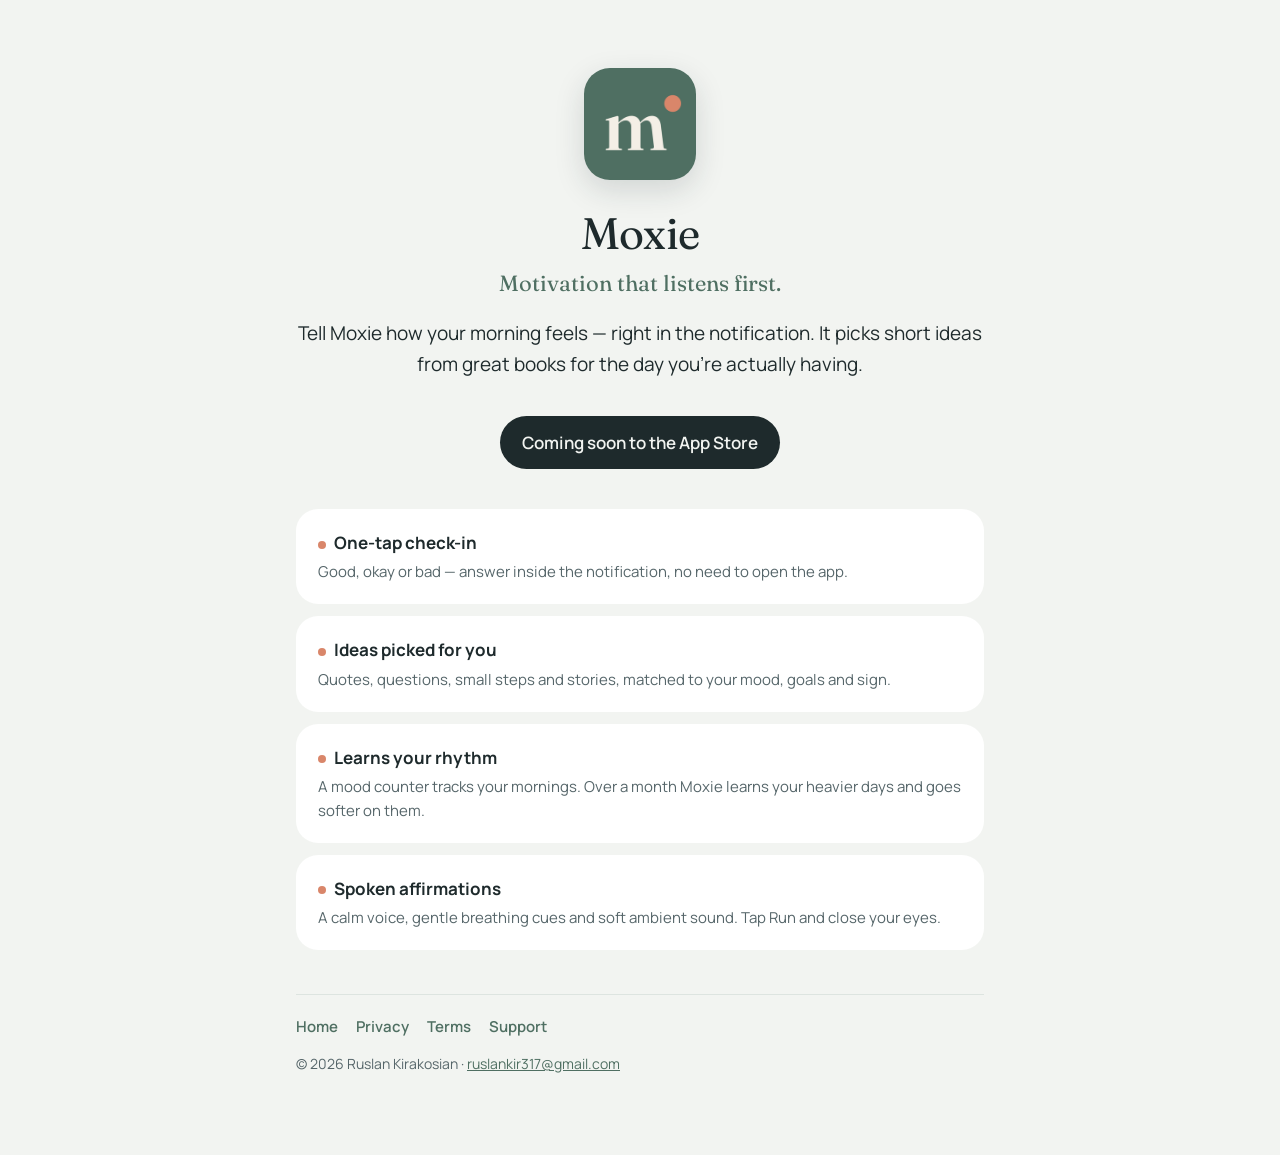
==== index.html @ 621e5d58 "Moxie website: home, privacy, terms, support" ====
<!doctype html><html lang="en"><head><meta charset="utf-8"><meta name="viewport" content="width=device-width,initial-scale=1"><link rel="icon" href="favicon.png"><link rel="apple-touch-icon" href="apple-touch-icon.png"><link rel="preconnect" href="https://fonts.googleapis.com"><link rel="preconnect" href="https://fonts.gstatic.com" crossorigin><link href="https://fonts.googleapis.com/css2?family=Fraunces:opsz,wght@9..144,400;9..144,600&family=Manrope:wght@400;600;700&display=swap" rel="stylesheet"><link rel="stylesheet" href="style.css"><title>Moxie — Mood &amp; Motivation</title><meta name="description" content="Motivation that listens first. A one-tap morning mood check-in, then ideas from great books matched to how you feel."></head><body><main>
<section class="hero">
<img src="icon.png" alt="Moxie app icon">
<h1>Moxie</h1>
<p class="tagline">Motivation that listens first.</p>
<p class="lead">Tell Moxie how your morning feels — right in the notification. It picks short ideas from great books for the day you're actually having.</p>
<span class="badge">Coming soon to the App Store</span>
</section>
<section class="features">
<div class="card"><h3><span class="dot"></span>One-tap check-in</h3><p>Good, okay or bad — answer inside the notification, no need to open the app.</p></div>
<div class="card"><h3><span class="dot"></span>Ideas picked for you</h3><p>Quotes, questions, small steps and stories, matched to your mood, goals and sign.</p></div>
<div class="card"><h3><span class="dot"></span>Learns your rhythm</h3><p>A mood counter tracks your mornings. Over a month Moxie learns your heavier days and goes softer on them.</p></div>
<div class="card"><h3><span class="dot"></span>Spoken affirmations</h3><p>A calm voice, gentle breathing cues and soft ambient sound. Tap Run and close your eyes.</p></div>
</section>
<nav class="links"><a href="./">Home</a><a href="privacy.html">Privacy</a><a href="terms.html">Terms</a><a href="support.html">Support</a></nav><footer>© 2026 Ruslan Kirakosian · <a href="mailto:ruslankir317@gmail.com">ruslankir317@gmail.com</a></footer>
</main></body></html>
---- style.css ----
:root{color-scheme:light dark;--bg:#F2F4F1;--surface:#FFFFFF;--ink:#1E2A2C;--muted:#56666A;--sage:#4F6F62;--sage-soft:#E3EAE5;--dawn:#D9866A;--line:#DDE4E0}
@media (prefers-color-scheme:dark){:root:not([data-theme="light"]){--bg:#1B2529;--surface:#24323A;--ink:#F4EFE6;--muted:#AEBBB4;--sage:#8DB3A2;--sage-soft:#2C3B42;--dawn:#E39B80;--line:#33434B}}
*{box-sizing:border-box}
html{-webkit-text-size-adjust:100%}
body{margin:0;background:var(--bg);color:var(--ink);font:17px/1.6 "Manrope",system-ui,-apple-system,"Segoe UI",sans-serif}
a{color:var(--sage)}
main{max-width:720px;margin:0 auto;padding:40px 16px 80px}
.top{display:flex;align-items:center;gap:12px;text-decoration:none;color:var(--ink);margin-bottom:36px}
.top img{width:40px;height:40px;border-radius:10px}
.top span{font:600 22px/1 "Fraunces",Georgia,serif}
h1{font:400 clamp(32px,7vw,44px)/1.12 "Fraunces",Georgia,serif;letter-spacing:-.015em;margin:0 0 10px}
h2{font:600 20px/1.3 "Fraunces",Georgia,serif;margin:34px 0 8px}
p,li{color:var(--muted)}
p.lead{color:var(--ink);font-size:19px}
.updated{font-size:14px;color:var(--muted);margin:0 0 28px}
.card{background:var(--surface);border-radius:22px;padding:20px 22px;margin:14px 0}
nav.links{display:flex;flex-wrap:wrap;gap:18px;margin-top:44px;padding-top:20px;border-top:1px solid var(--line);font-size:15px}
nav.links a{text-decoration:none;font-weight:600}
footer{margin-top:14px;font-size:14px;color:var(--muted)}
.hero{text-align:center;padding-top:28px}
.hero img{width:112px;height:112px;border-radius:26px;box-shadow:0 10px 30px rgba(30,42,44,.15)}
.hero h1{margin-top:22px}
.tagline{font:400 22px/1.4 "Fraunces",Georgia,serif;color:var(--sage);margin:0 0 18px}
.badge{display:inline-block;margin-top:18px;padding:13px 22px;border-radius:28px;background:var(--ink);color:var(--bg);font-weight:600;text-decoration:none}
.features{display:grid;gap:12px;margin-top:40px;text-align:left}
.features h3{margin:0 0 4px;font-size:17px;color:var(--ink)}
.features p{margin:0;font-size:15px}
.dot{display:inline-block;width:8px;height:8px;border-radius:4px;background:var(--dawn);margin-right:8px;vertical-align:middle}
.features .card{margin:0}
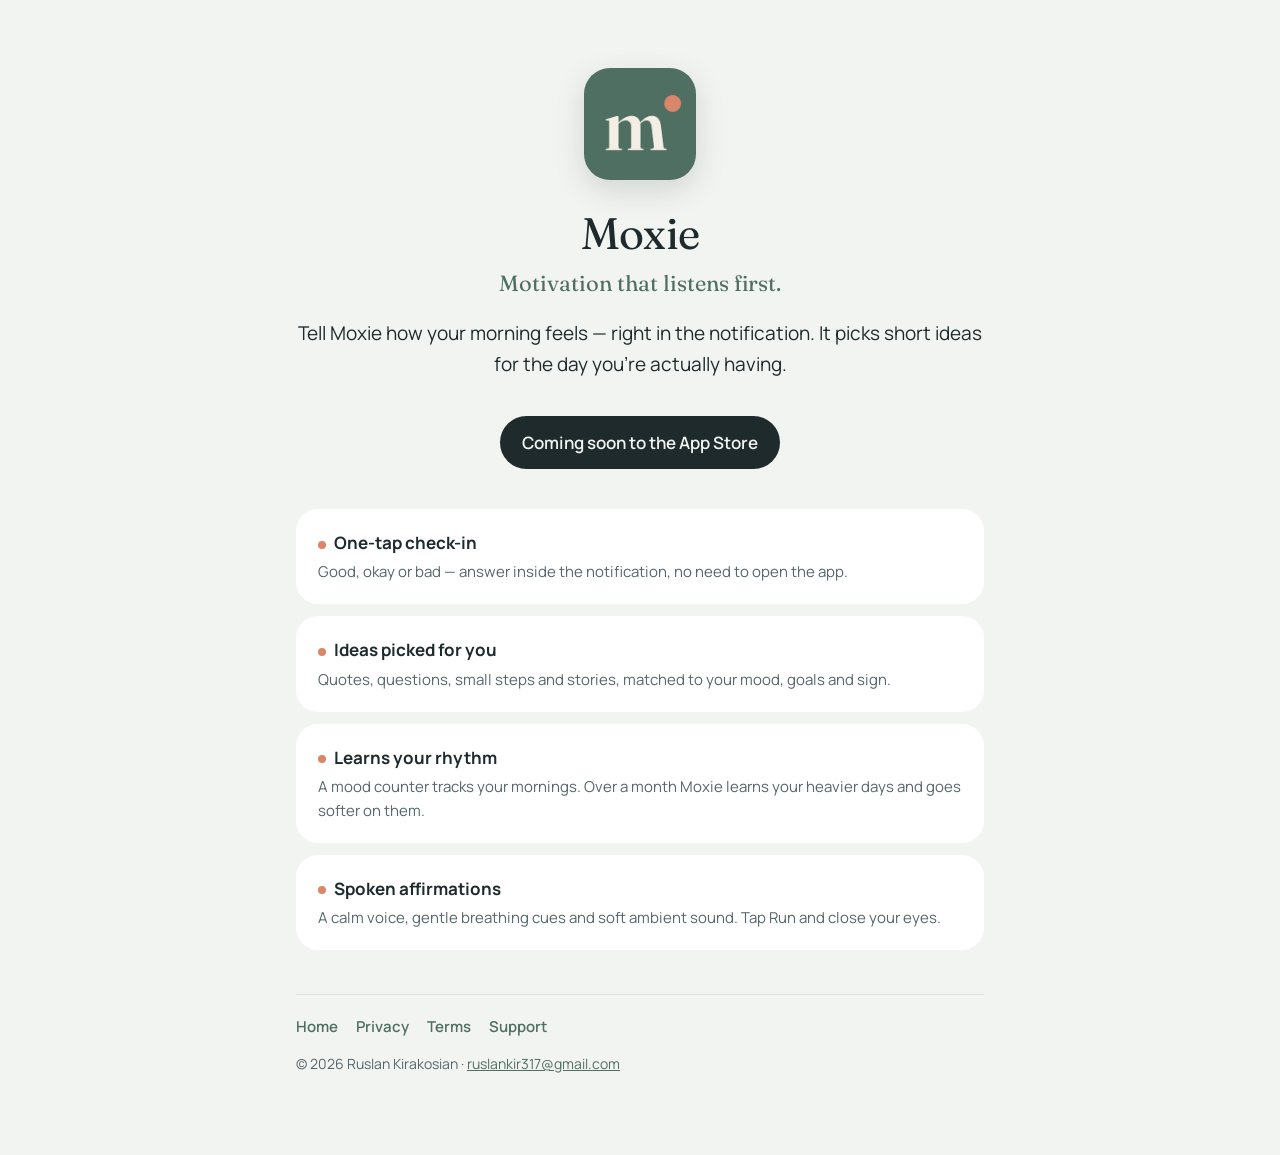
==== commit b8913a48: "Remove book/author wording from landing and terms Co-Authored-By: Claude Sonnet 5.5 <noreply@anthrop" ====
--- a/index.html
+++ b/index.html
@@ -1,9 +1,9 @@
-<!doctype html><html lang="en"><head><meta charset="utf-8"><meta name="viewport" content="width=device-width,initial-scale=1"><link rel="icon" href="favicon.png"><link rel="apple-touch-icon" href="apple-touch-icon.png"><link rel="preconnect" href="https://fonts.googleapis.com"><link rel="preconnect" href="https://fonts.gstatic.com" crossorigin><link href="https://fonts.googleapis.com/css2?family=Fraunces:opsz,wght@9..144,400;9..144,600&family=Manrope:wght@400;600;700&display=swap" rel="stylesheet"><link rel="stylesheet" href="style.css"><title>Moxie — Mood &amp; Motivation</title><meta name="description" content="Motivation that listens first. A one-tap morning mood check-in, then ideas from great books matched to how you feel."></head><body><main>
+<!doctype html><html lang="en"><head><meta charset="utf-8"><meta name="viewport" content="width=device-width,initial-scale=1"><link rel="icon" href="favicon.png"><link rel="apple-touch-icon" href="apple-touch-icon.png"><link rel="preconnect" href="https://fonts.googleapis.com"><link rel="preconnect" href="https://fonts.gstatic.com" crossorigin><link href="https://fonts.googleapis.com/css2?family=Fraunces:opsz,wght@9..144,400;9..144,600&family=Manrope:wght@400;600;700&display=swap" rel="stylesheet"><link rel="stylesheet" href="style.css"><title>Moxie — Mood &amp; Motivation</title><meta name="description" content="Motivation that listens first. A one-tap morning mood check-in, then ideas matched to how you feel."></head><body><main>
 <section class="hero">
 <img src="icon.png" alt="Moxie app icon">
 <h1>Moxie</h1>
 <p class="tagline">Motivation that listens first.</p>
-<p class="lead">Tell Moxie how your morning feels — right in the notification. It picks short ideas from great books for the day you're actually having.</p>
+<p class="lead">Tell Moxie how your morning feels — right in the notification. It picks short ideas for the day you're actually having.</p>
 <span class="badge">Coming soon to the App Store</span>
 </section>
 <section class="features">
